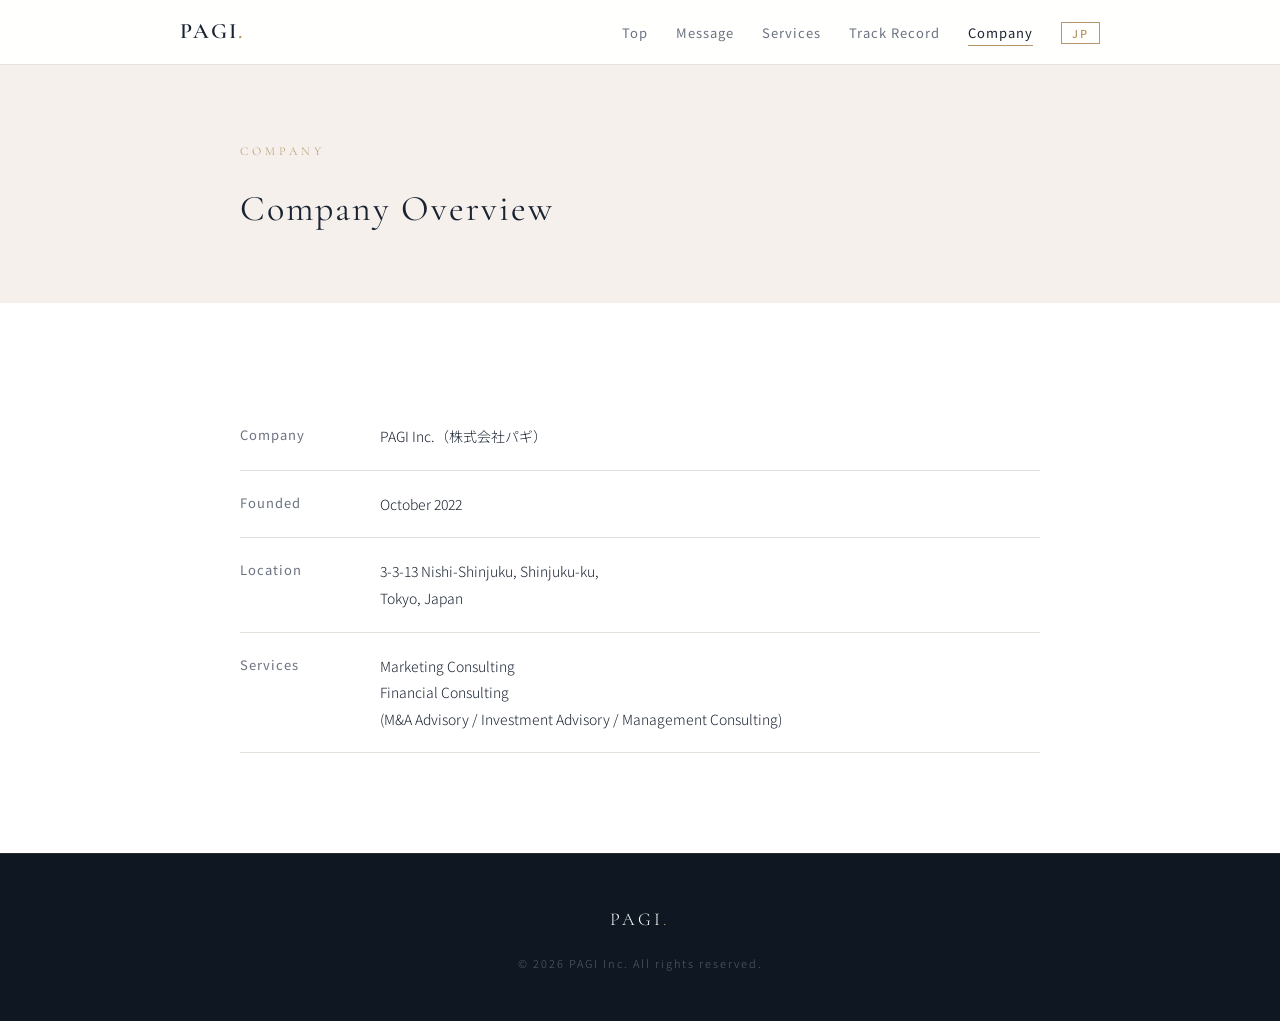
==== company-en.html @ 7a154fb8 "Add files via upload" ====
<!DOCTYPE html>
<html lang="en">
<head>
<meta charset="UTF-8">
<meta name="viewport" content="width=device-width, initial-scale=1.0">
<meta name="robots" content="noindex, nofollow">
<title>Company｜PAGI Inc.</title>
<link rel="stylesheet" href="style.css">
</head>
<body>

<nav>
  <div class="nav-inner">
    <a href="index-en.html" class="logo">PAGI<span>.</span></a>
    <ul class="nav-links">
      <li><a href="index-en.html">Top</a></li>
      <li><a href="message-en.html">Message</a></li>
      <li><a href="services-en.html">Services</a></li>
      <li><a href="track-en.html">Track Record</a></li>
      <li><a href="company-en.html" class="active">Company</a></li>
      <li><a href="company.html" class="lang-switch">JP</a></li>
    </ul>
  </div>
</nav>

<div class="page-header">
  <div class="section-inner">
    <p class="section-label">Company</p>
    <h2 class="section-title" style="margin-bottom: 0;">Company Overview</h2>
  </div>
</div>

<section>
  <div class="section-inner fade-in">
    <table class="company-table">
      <tr>
        <th>Company</th>
        <td>PAGI Inc.（株式会社パギ）</td>
      </tr>
      <tr>
        <th>Founded</th>
        <td>October 2022</td>
      </tr>
      <tr>
        <th>Location</th>
        <td>3-3-13 Nishi-Shinjuku, Shinjuku-ku,<br>Tokyo, Japan</td>
      </tr>
      <tr>
        <th>Services</th>
        <td>
          Marketing Consulting<br>
          Financial Consulting<br>
          (M&amp;A Advisory / Investment Advisory / Management Consulting)
        </td>
      </tr>
    </table>
  </div>
</section>

<footer>
  <p class="footer-logo">PAGI<span style="color: var(--gold);">.</span></p>
  <p class="footer-copy">&copy; 2026 PAGI Inc. All rights reserved.</p>
</footer>

<script>
  const observer = new IntersectionObserver((entries) => {
    entries.forEach(entry => { if (entry.isIntersecting) entry.target.classList.add('visible'); });
  }, { threshold: 0.15 });
  document.querySelectorAll('.fade-in').forEach(el => observer.observe(el));
</script>

</body>
</html>
---- style.css ----
@import url('https://fonts.googleapis.com/css2?family=Noto+Sans+JP:wght@300;400;500;600&family=Cormorant+Garamond:wght@400;500;600&display=swap');

:root {
  --navy: #1a2332;
  --dark: #0f1722;
  --gold: #b8956a;
  --gold-light: #d4b896;
  --cream: #f5f0eb;
  --white: #ffffff;
  --gray: #6b7280;
  --gray-light: #e5e1dc;
  --font-display: 'Cormorant Garamond', serif;
  --font-body: 'Noto Sans JP', sans-serif;
}

* { margin: 0; padding: 0; box-sizing: border-box; }
html { scroll-behavior: smooth; }

body {
  font-family: var(--font-body);
  font-weight: 300;
  color: var(--navy);
  background: var(--white);
  line-height: 1.9;
  font-size: 15px;
  -webkit-font-smoothing: antialiased;
}

/* ── Navigation ── */
nav {
  position: fixed;
  top: 0;
  width: 100%;
  z-index: 100;
  background: rgba(255,255,255,0.95);
  backdrop-filter: blur(10px);
  border-bottom: 1px solid var(--gray-light);
}

nav.nav-dark {
  background: rgba(15,23,34,0.9);
  border-bottom: 1px solid rgba(184,149,106,0.15);
}

.nav-inner {
  max-width: 1000px;
  margin: 0 auto;
  padding: 0 40px;
  display: flex;
  justify-content: space-between;
  align-items: center;
  height: 64px;
}

.logo {
  font-family: var(--font-display);
  font-size: 22px;
  font-weight: 600;
  color: var(--navy);
  letter-spacing: 2px;
  text-decoration: none;
}

nav.nav-dark .logo { color: var(--white); }

.logo span { color: var(--gold); }

.nav-links {
  display: flex;
  gap: 28px;
  list-style: none;
}

.nav-links a {
  text-decoration: none;
  color: var(--gray);
  font-size: 13px;
  font-weight: 400;
  letter-spacing: 1px;
  transition: color 0.3s;
  position: relative;
}

nav.nav-dark .nav-links a { color: rgba(255,255,255,0.6); }
nav.nav-dark .nav-links a:hover { color: var(--white); }

.nav-links a::after {
  content: '';
  position: absolute;
  bottom: -4px;
  left: 0;
  width: 0;
  height: 1px;
  background: var(--gold);
  transition: width 0.3s;
}

.nav-links a:hover { color: var(--navy); }
.nav-links a:hover::after { width: 100%; }

.nav-links a.active {
  color: var(--navy);
}

nav.nav-dark .nav-links a.active { color: var(--white); }

.nav-links a.active::after {
  width: 100%;
}

.nav-links a.lang-switch {
  color: var(--gold);
  font-weight: 500;
  border: 1px solid var(--gold);
  padding: 2px 10px;
  font-size: 11px;
  letter-spacing: 2px;
}

.nav-links a.lang-switch::after { display: none; }

.nav-links a.lang-switch:hover {
  background: var(--gold);
  color: var(--white);
}

/* ── Page Header (for sub pages) ── */
.page-header {
  padding-top: 140px;
  padding-bottom: 60px;
  padding-left: 40px;
  padding-right: 40px;
  background: var(--cream);
}

.page-header .section-inner {
  max-width: 800px;
  margin: 0 auto;
}

/* ── Sections ── */
section { padding: 100px 40px; }

.section-inner {
  max-width: 800px;
  margin: 0 auto;
}

.section-label {
  font-family: var(--font-display);
  font-size: 12px;
  color: var(--gold);
  letter-spacing: 4px;
  text-transform: uppercase;
  margin-bottom: 12px;
}

.section-title {
  font-family: var(--font-display);
  font-size: clamp(26px, 4vw, 36px);
  font-weight: 400;
  color: var(--navy);
  letter-spacing: 2px;
  margin-bottom: 48px;
}

/* ── Hero ── */
.hero {
  min-height: 100vh;
  display: flex;
  align-items: center;
  justify-content: center;
  background: var(--dark);
  position: relative;
  overflow: hidden;
}

.hero::before {
  content: '';
  position: absolute;
  inset: 0;
  background: url('./IMG_8220.jpeg') center center / cover no-repeat;
}

.hero::after {
  content: '';
  position: absolute;
  inset: 0;
  background: rgba(15, 23, 34, 0.65);
}

.hero-content {
  text-align: center;
  position: relative;
  z-index: 2;
  padding: 0 40px;
}

.hero-content h1 {
  font-family: var(--font-display);
  font-size: clamp(36px, 6vw, 64px);
  font-weight: 400;
  color: var(--white);
  letter-spacing: 8px;
  margin-bottom: 16px;
}

.hero-content h1 span { color: var(--gold); }

.hero-tagline {
  font-size: 14px;
  color: var(--gold-light);
  letter-spacing: 4px;
  font-weight: 300;
  margin-bottom: 48px;
}

.hero-line {
  width: 40px;
  height: 1px;
  background: var(--gold);
  margin: 0 auto 48px;
}

.hero-desc {
  color: rgba(255,255,255,0.6);
  font-size: 14px;
  letter-spacing: 1px;
  line-height: 2.2;
  max-width: 540px;
  margin: 0 auto;
}

/* ── Message ── */
.message-text {
  font-size: 15px;
  line-height: 2.2;
  color: var(--navy);
  margin-bottom: 40px;
}

.message-text p { margin-bottom: 24px; }

.message-sign {
  text-align: right;
  margin-top: 40px;
}

.message-sign .title {
  font-size: 13px;
  color: var(--gray);
  margin-bottom: 8px;
}

.name-image {
  pointer-events: none;
  user-select: none;
  -webkit-user-select: none;
}

/* ── Services ── */
.service-list {
  display: flex;
  flex-direction: column;
  gap: 48px;
}

.service-item {
  display: flex;
  gap: 32px;
  align-items: flex-start;
  padding-bottom: 48px;
  border-bottom: 1px solid var(--gray-light);
}

.service-item:last-child {
  border-bottom: none;
  padding-bottom: 0;
}

.service-number {
  font-family: var(--font-display);
  font-size: 32px;
  color: var(--gold-light);
  font-weight: 400;
  min-width: 48px;
  line-height: 1;
  padding-top: 4px;
}

.service-content h3 {
  font-size: 17px;
  font-weight: 500;
  color: var(--navy);
  margin-bottom: 12px;
  letter-spacing: 1px;
}

.service-content p {
  color: var(--gray);
  font-size: 14px;
  line-height: 2;
}

.service-sub {
  margin-top: 20px;
  display: flex;
  flex-direction: column;
  gap: 12px;
}

.service-sub-item {
  display: flex;
  align-items: flex-start;
  gap: 12px;
}

.service-sub-item .dot {
  width: 6px;
  height: 6px;
  min-width: 6px;
  background: var(--gold-light);
  margin-top: 8px;
}

.service-sub-item .sub-title {
  font-size: 14px;
  font-weight: 500;
  color: var(--navy);
}

.service-sub-item .sub-desc {
  font-size: 13px;
  color: var(--gray);
  margin-top: 2px;
  line-height: 1.8;
}

.service-tags {
  display: flex;
  flex-wrap: wrap;
  gap: 8px;
  margin-top: 16px;
}

.service-tag {
  font-size: 11px;
  color: var(--gold);
  border: 1px solid var(--gold-light);
  padding: 4px 12px;
  letter-spacing: 1px;
}

/* ── Regions ── */
.regions-section { background: var(--dark); padding: 100px 40px; }
.regions-section .section-label { color: var(--gold); }
.regions-section .section-title { color: var(--white); }

.region-grid {
  display: grid;
  grid-template-columns: repeat(3, 1fr);
  gap: 32px;
}

.region-card {
  border: 1px solid rgba(184,149,106,0.2);
  padding: 32px 24px;
  text-align: center;
  transition: border-color 0.3s;
}

.region-card:hover { border-color: var(--gold); }

.region-card .region-name {
  font-family: var(--font-display);
  font-size: 20px;
  color: var(--white);
  letter-spacing: 2px;
  margin-bottom: 8px;
}

.region-card .region-name-en {
  font-family: var(--font-display);
  font-size: 11px;
  color: var(--gold-light);
  letter-spacing: 3px;
  text-transform: uppercase;
  margin-bottom: 16px;
}

.region-card .region-desc {
  font-size: 13px;
  color: rgba(255,255,255,0.5);
  line-height: 1.9;
}

/* ── Track Record ── */
.under-construction {
  text-align: center;
  padding: 60px 0;
}

.under-construction .icon {
  font-size: 32px;
  color: var(--gold-light);
  margin-bottom: 20px;
}

.under-construction p {
  color: var(--gray);
  font-size: 14px;
  letter-spacing: 2px;
}

/* ── Company Info ── */
.company-table {
  width: 100%;
  border-collapse: collapse;
}

.company-table tr { border-bottom: 1px solid var(--gray-light); }

.company-table th {
  text-align: left;
  font-weight: 400;
  color: var(--gray);
  font-size: 13px;
  padding: 20px 24px 20px 0;
  width: 140px;
  vertical-align: top;
  letter-spacing: 1px;
}

.company-table td {
  padding: 20px 0;
  font-size: 14px;
  color: var(--navy);
}

/* ── Footer ── */
footer {
  background: var(--dark);
  padding: 48px 40px;
  text-align: center;
  border-top: 1px solid rgba(184,149,106,0.15);
}

.footer-logo {
  font-family: var(--font-display);
  font-size: 18px;
  color: var(--white);
  letter-spacing: 3px;
  margin-bottom: 16px;
}

.footer-copy {
  font-size: 11px;
  color: rgba(255,255,255,0.3);
  letter-spacing: 2px;
}

/* ── Fade-in ── */
.fade-in {
  opacity: 0;
  transform: translateY(20px);
  transition: opacity 0.8s ease, transform 0.8s ease;
}

.fade-in.visible {
  opacity: 1;
  transform: translateY(0);
}

/* ── Responsive ── */
@media (max-width: 640px) {
  .nav-inner { padding: 0 20px; }
  section, .page-header { padding-left: 20px; padding-right: 20px; }
  section { padding-top: 64px; padding-bottom: 64px; }
  .page-header { padding-top: 100px; padding-bottom: 40px; }
  .service-item { flex-direction: column; gap: 12px; }
  .company-table th { width: 100px; font-size: 12px; padding-right: 16px; }
  .nav-links { gap: 16px; }
  .nav-links a { font-size: 11px; }
  .region-grid { grid-template-columns: 1fr; gap: 20px; }
}
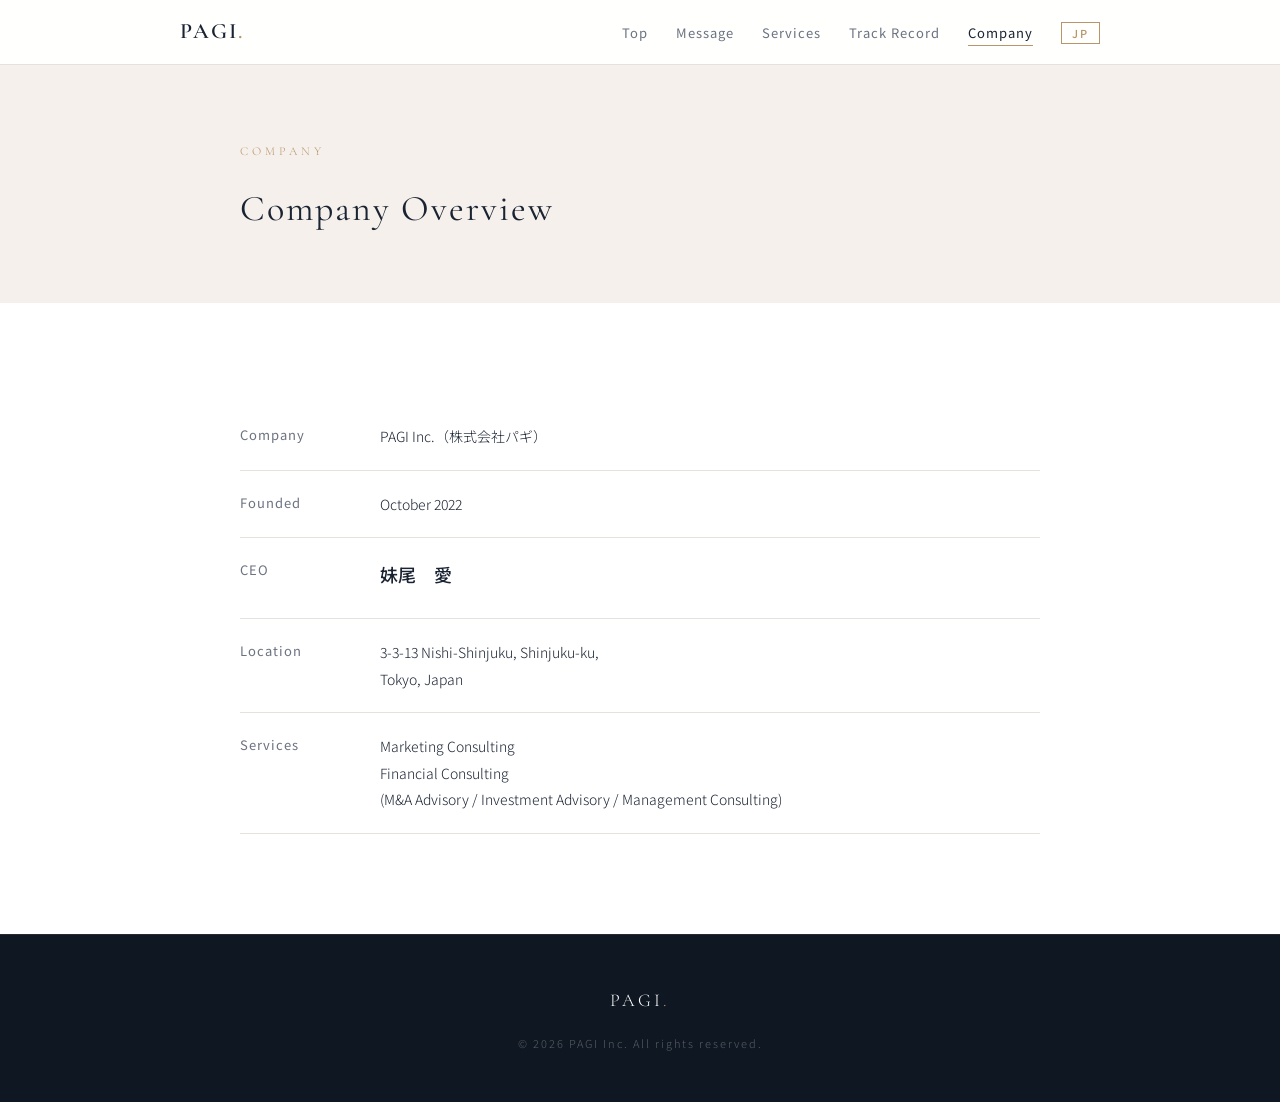
==== commit 62caf7a7: "Add files via upload" ====
--- a/company-en.html
+++ b/company-en.html
@@ -42,6 +42,14 @@
         <td>October 2022</td>
       </tr>
       <tr>
+        <th>CEO</th>
+        <td>
+          <svg class="name-image" width="140" height="32" viewBox="0 0 140 32" xmlns="http://www.w3.org/2000/svg" role="img" aria-label="CEO Name">
+            <text x="0" y="24" font-family="'Noto Sans JP', sans-serif" font-size="18" font-weight="500" fill="#1a2332">妹尾　愛</text>
+          </svg>
+        </td>
+      </tr>
+      <tr>
         <th>Location</th>
         <td>3-3-13 Nishi-Shinjuku, Shinjuku-ku,<br>Tokyo, Japan</td>
       </tr>
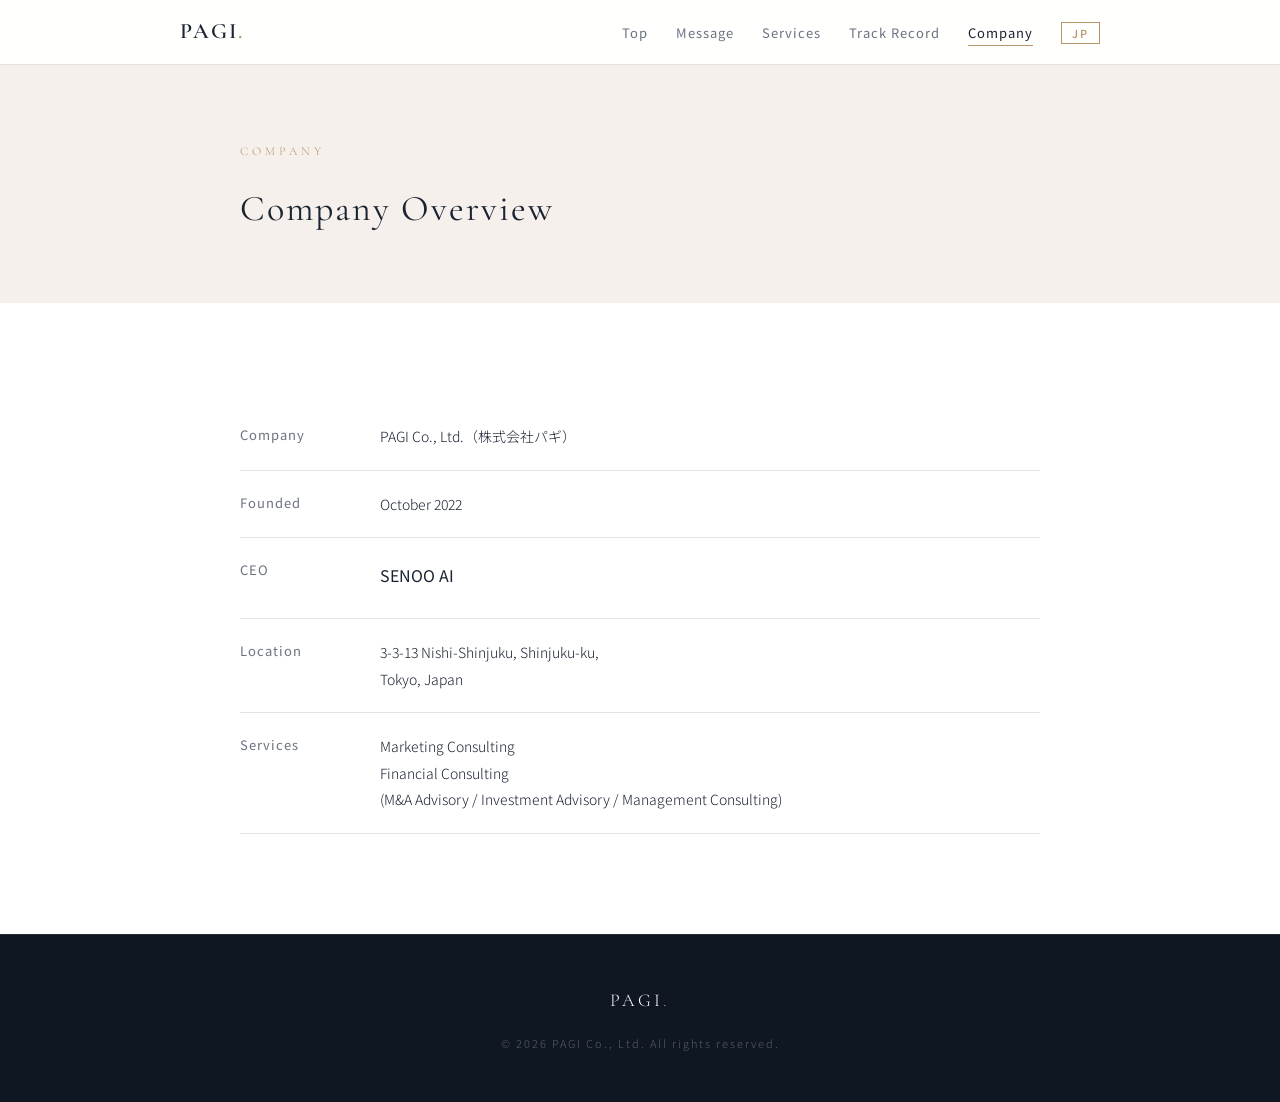
==== commit ba3d4c95: "Add files via upload" ====
--- a/company-en.html
+++ b/company-en.html
@@ -4,7 +4,7 @@
 <meta charset="UTF-8">
 <meta name="viewport" content="width=device-width, initial-scale=1.0">
 <meta name="robots" content="noindex, nofollow">
-<title>Company｜PAGI Inc.</title>
+<title>Company｜PAGI Co., Ltd.</title>
 <link rel="stylesheet" href="style.css">
 </head>
 <body>
@@ -35,7 +35,7 @@
     <table class="company-table">
       <tr>
         <th>Company</th>
-        <td>PAGI Inc.（株式会社パギ）</td>
+        <td>PAGI Co., Ltd.（株式会社パギ）</td>
       </tr>
       <tr>
         <th>Founded</th>
@@ -45,7 +45,7 @@
         <th>CEO</th>
         <td>
           <svg class="name-image" width="140" height="32" viewBox="0 0 140 32" xmlns="http://www.w3.org/2000/svg" role="img" aria-label="CEO Name">
-            <text x="0" y="24" font-family="'Noto Sans JP', sans-serif" font-size="18" font-weight="500" fill="#1a2332">妹尾　愛</text>
+            <text x="0" y="24" font-family="'Noto Sans JP', sans-serif" font-size="16" font-weight="400" fill="#1a2332">SENOO AI</text>
           </svg>
         </td>
       </tr>
@@ -67,7 +67,7 @@
 
 <footer>
   <p class="footer-logo">PAGI<span style="color: var(--gold);">.</span></p>
-  <p class="footer-copy">&copy; 2026 PAGI Inc. All rights reserved.</p>
+  <p class="footer-copy">&copy; 2026 PAGI Co., Ltd. All rights reserved.</p>
 </footer>
 
 <script>
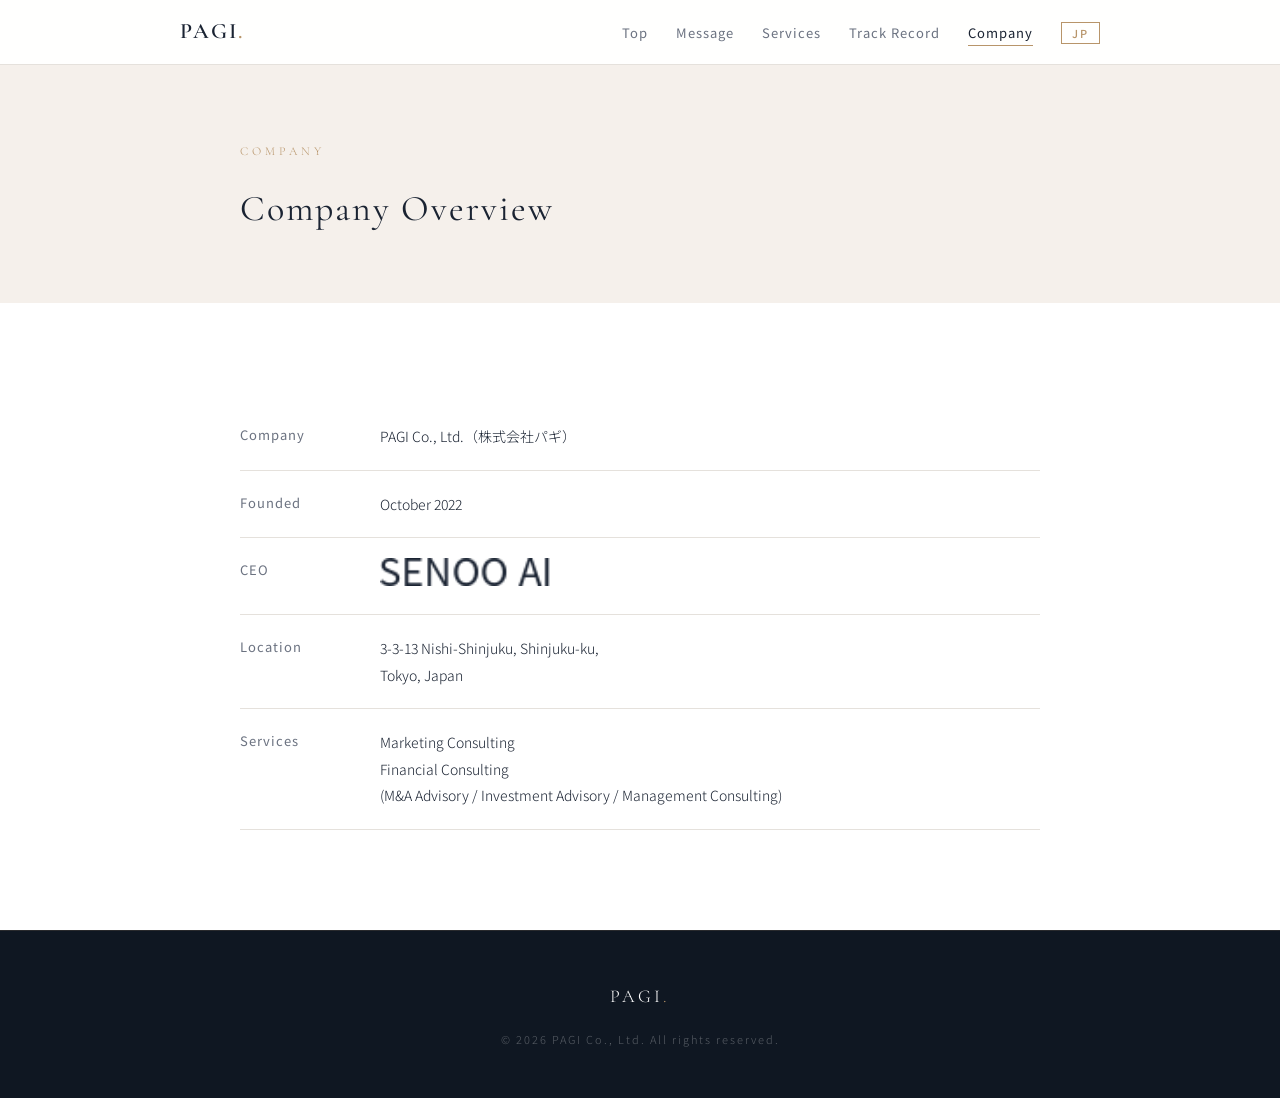
==== commit 5df43044: "Add files via upload" ====
--- a/company-en.html
+++ b/company-en.html
@@ -44,9 +44,7 @@
       <tr>
         <th>CEO</th>
         <td>
-          <svg class="name-image" width="140" height="32" viewBox="0 0 140 32" xmlns="http://www.w3.org/2000/svg" role="img" aria-label="CEO Name">
-            <text x="0" y="24" font-family="'Noto Sans JP', sans-serif" font-size="16" font-weight="400" fill="#1a2332">SENOO AI</text>
-          </svg>
+          <img src="name-en-sm.png" alt="" class="name-image" style="height: 28px; display: inline-block;">
         </td>
       </tr>
       <tr>
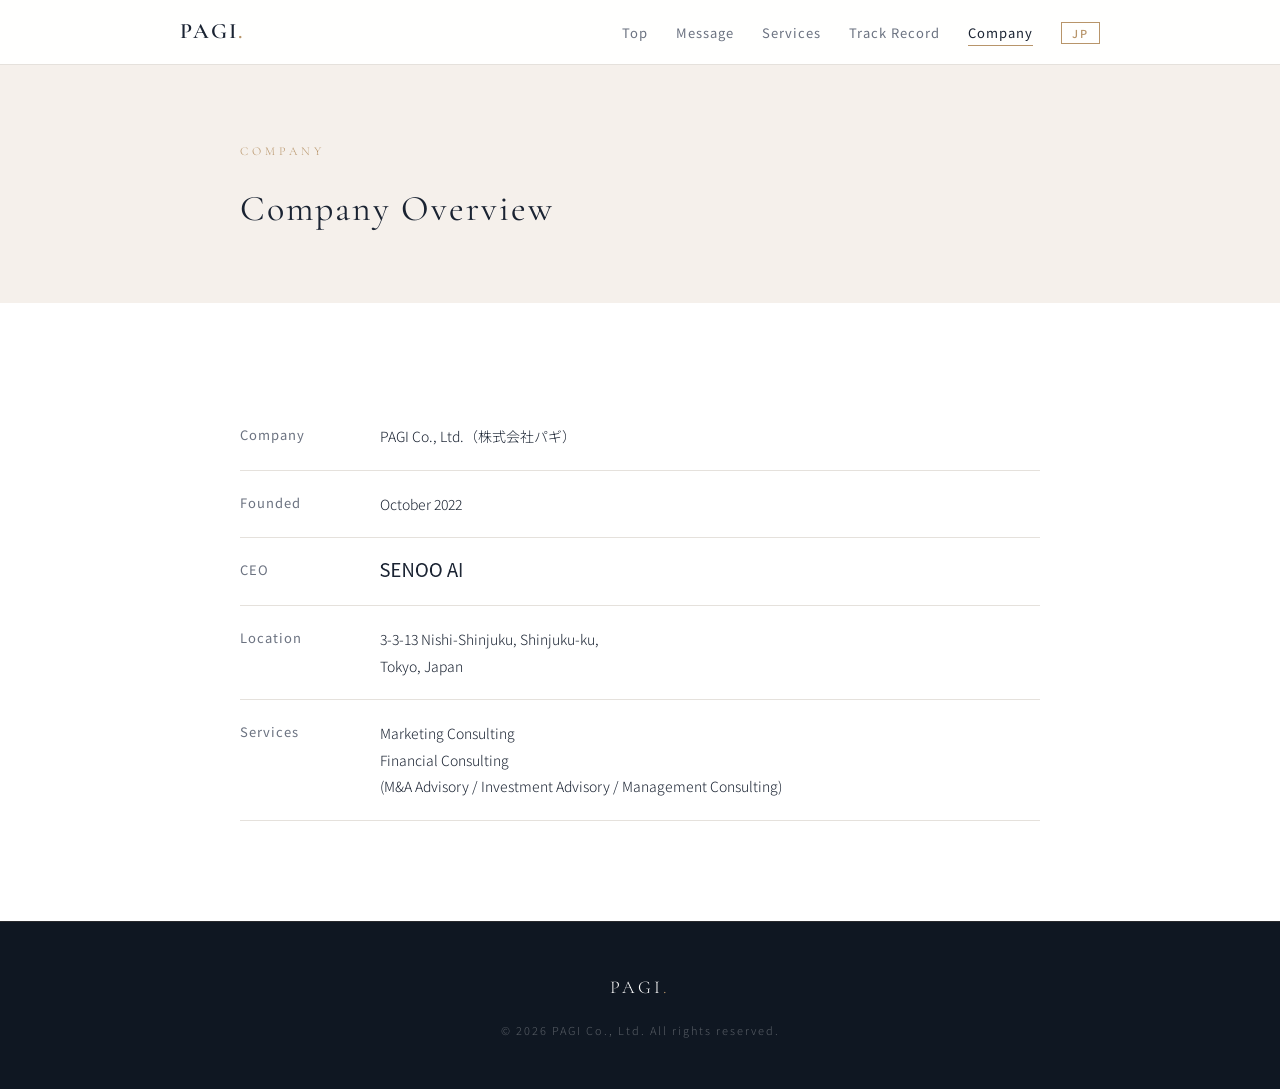
==== commit 53fe0235: "Add files via upload" ====
--- a/company-en.html
+++ b/company-en.html
@@ -44,7 +44,7 @@
       <tr>
         <th>CEO</th>
         <td>
-          <img src="name-en-sm.png" alt="" class="name-image" style="height: 28px; display: inline-block;">
+          <img src="name-en-sm.png" alt="" class="name-image" style="height: 14px; display: inline-block;">
         </td>
       </tr>
       <tr>
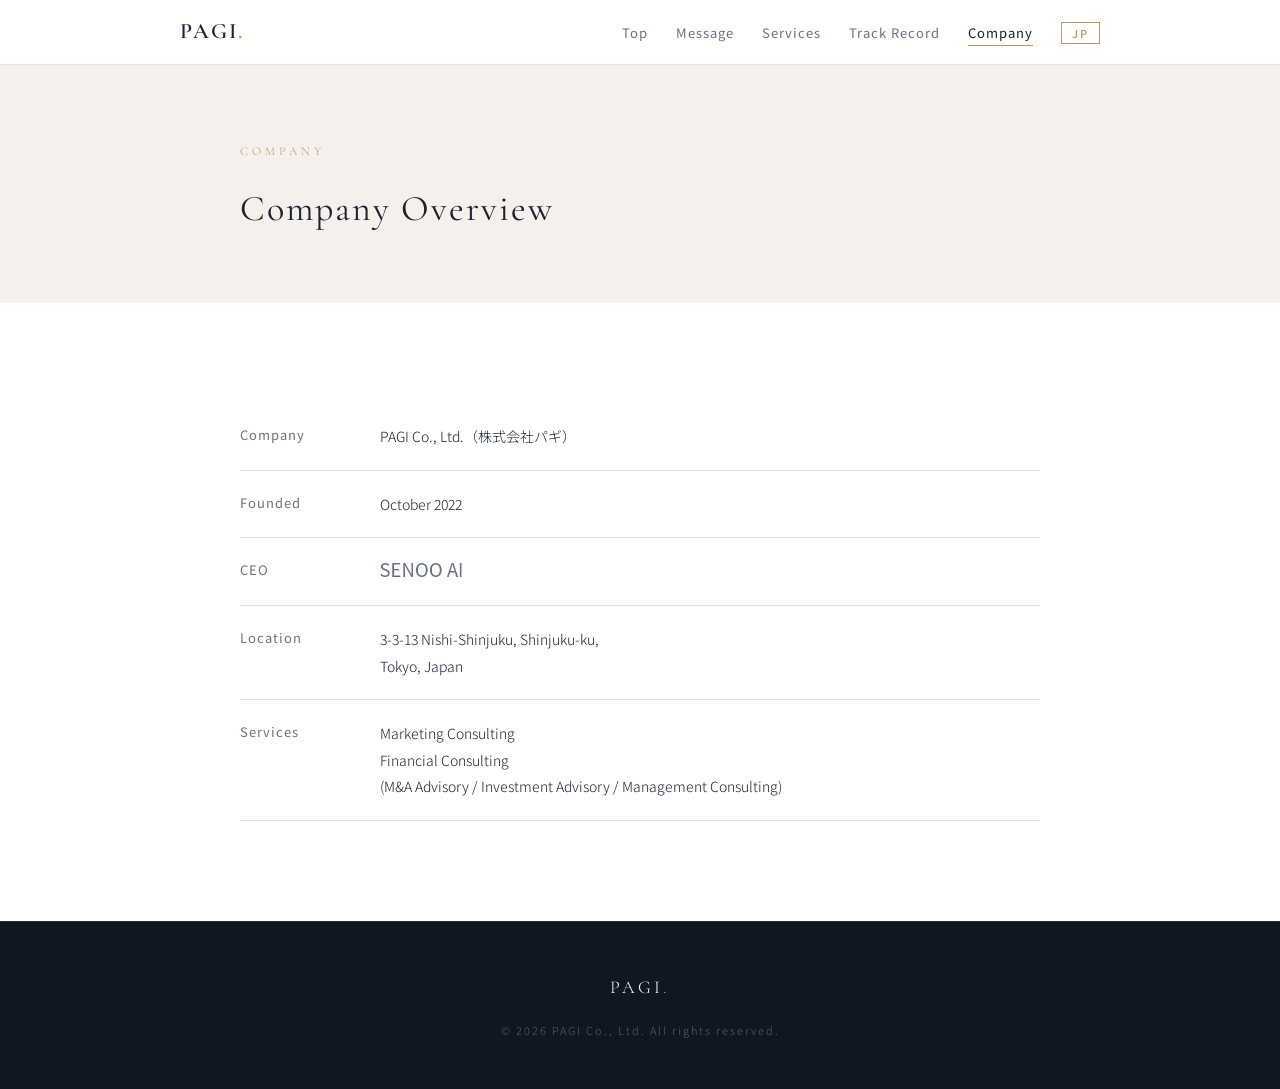
==== commit 590ab324: "Add files via upload" ====
--- a/company-en.html
+++ b/company-en.html
@@ -44,7 +44,7 @@
       <tr>
         <th>CEO</th>
         <td>
-          <img src="name-en-sm.png" alt="" class="name-image" style="height: 14px; display: inline-block;">
+          <img src="name-en-sm.png" alt="" class="name-image" style="height: 14px; display: inline-block; filter: brightness(0) saturate(100%) invert(45%) sepia(6%) saturate(825%) hue-rotate(182deg) brightness(95%) contrast(89%);">
         </td>
       </tr>
       <tr>
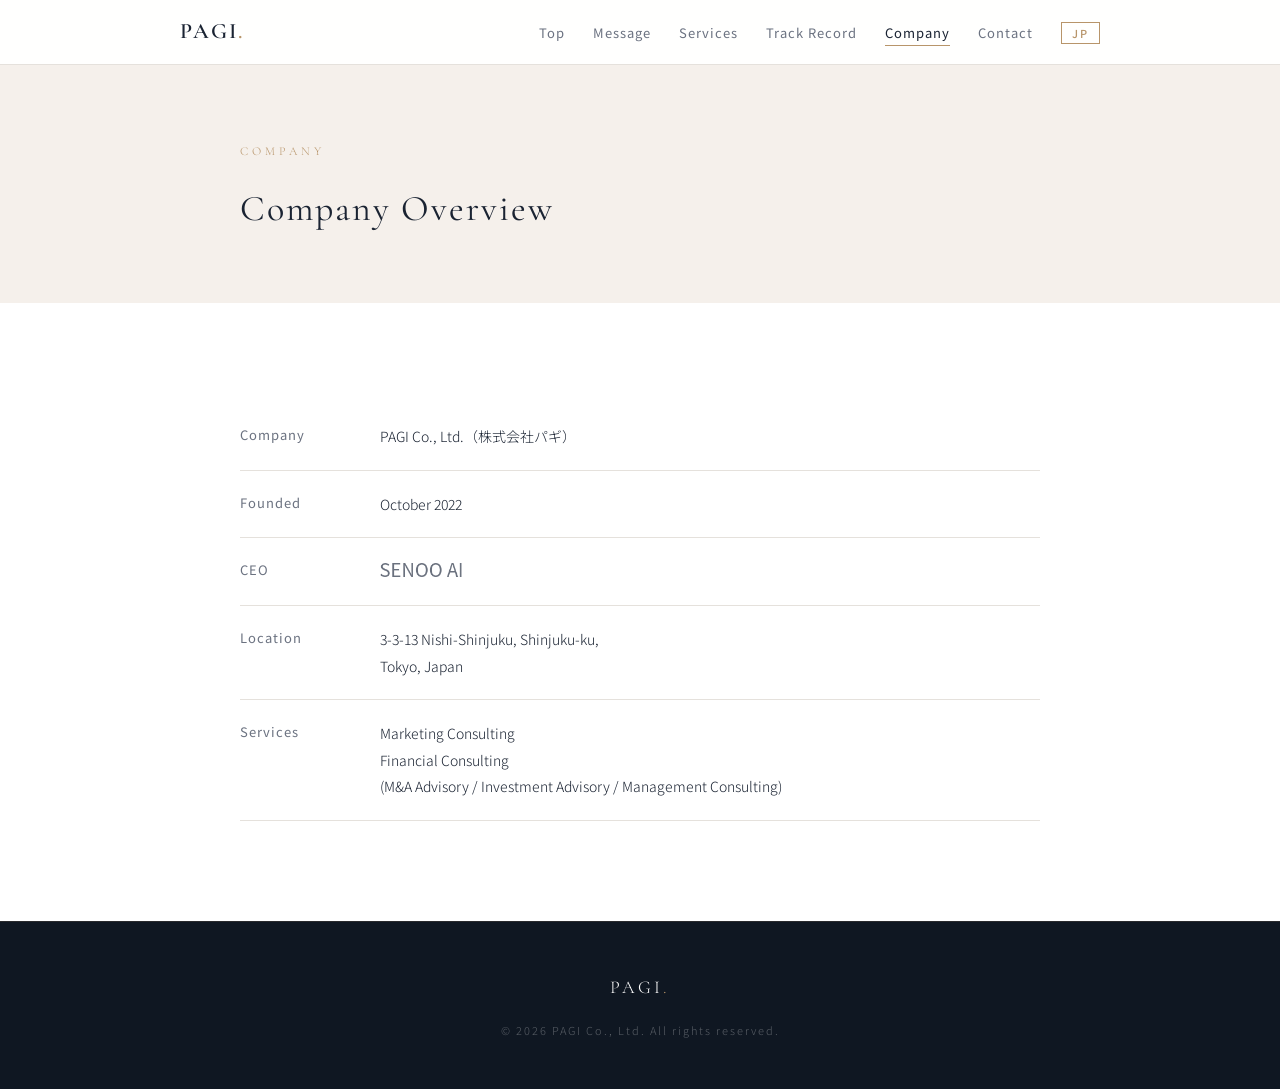
==== commit 3a49dbbf: "Add files via upload" ====
--- a/company-en.html
+++ b/company-en.html
@@ -18,6 +18,7 @@
       <li><a href="services-en.html">Services</a></li>
       <li><a href="track-en.html">Track Record</a></li>
       <li><a href="company-en.html" class="active">Company</a></li>
+      <li><a href="contact-en.html">Contact</a></li>
       <li><a href="company.html" class="lang-switch">JP</a></li>
     </ul>
   </div>
